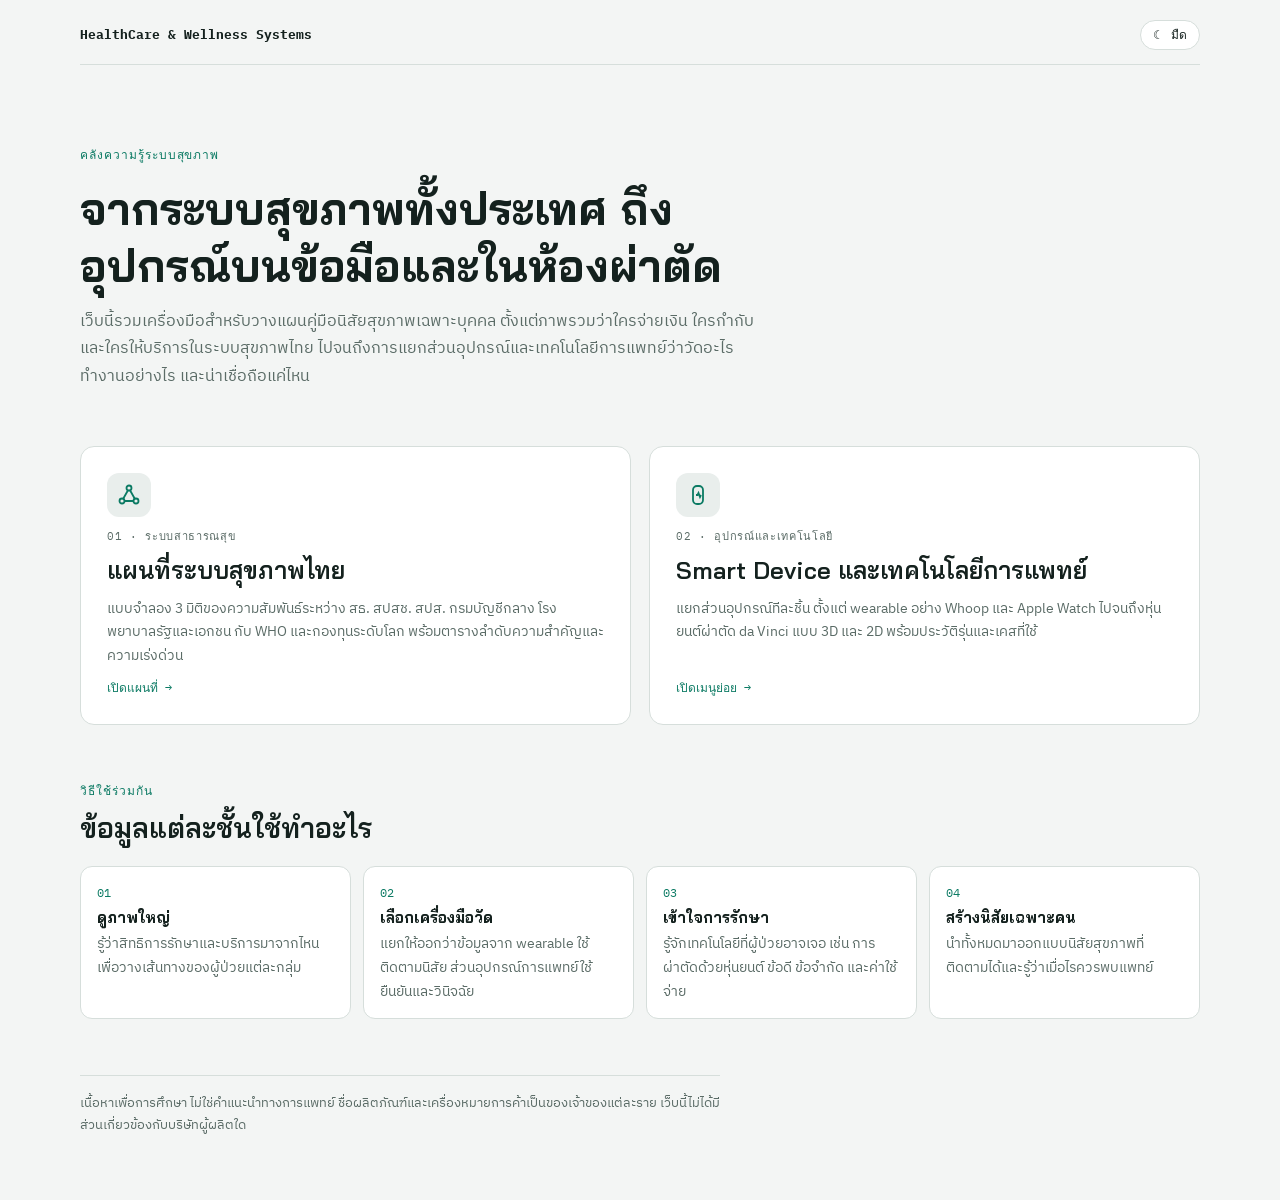
==== index.html @ c42ad4c9 "Add Thai health-system map and medical technology section - Home menu linking the health-system map " ====
<!doctype html>
<html lang="th">
<head>
<meta charset="utf-8">
<meta name="viewport" content="width=device-width, initial-scale=1, viewport-fit=cover">
<title>HealthCare &amp; Wellness Systems</title>
<meta name="description" content="แผนที่ระบบสุขภาพไทย และคลังความรู้อุปกรณ์/เทคโนโลยีการแพทย์ สำหรับสร้างคู่มือนิสัยสุขภาพเฉพาะบุคคล">
<link rel="preconnect" href="https://fonts.googleapis.com">
<link rel="preconnect" href="https://fonts.gstatic.com" crossorigin>
<link rel="stylesheet" href="https://fonts.googleapis.com/css2?family=Bai+Jamjuree:wght@500;600;700&family=IBM+Plex+Sans+Thai:wght@400;500;600&family=IBM+Plex+Mono:wght@400;500&display=swap">
<link rel="stylesheet" href="assets/site.css">
<script src="assets/theme.js"></script>
<style>
.hero{display:flex;flex-direction:column;gap:14px;padding-top:24px}
.big{display:grid;gap:18px;grid-template-columns:repeat(auto-fit,minmax(300px,1fr))}
.big .card{padding:26px;min-height:220px}
.big .card h2{font-size:24px}
.icon{width:44px;height:44px;border-radius:12px;display:grid;place-items:center;background:var(--surface2);color:var(--accent)}
.icon svg{width:24px;height:24px}
.steps{display:grid;gap:12px;grid-template-columns:repeat(auto-fit,minmax(220px,1fr));counter-reset:s}
.steps li{list-style:none;background:var(--surface);border:1px solid var(--line);border-radius:12px;padding:14px 16px;font-size:14px;color:var(--muted)}
.steps li b{display:block;color:var(--fg);font-family:var(--display);font-size:15px;margin-bottom:2px}
.steps li::before{counter-increment:s;content:"0" counter(s);font-family:var(--mono);font-size:12px;color:var(--accent)}
ol.steps{padding:0;margin:0}
</style>
</head>
<body>
<div class="wrap">
  <nav class="sitenav" aria-label="เมนูหลัก">
    <span class="crumbs"><strong style="color:var(--fg)">HealthCare &amp; Wellness Systems</strong></span>
    <button class="theme-btn" type="button">☾ มืด</button>
  </nav>

  <header class="hero">
    <span class="eyebrow">คลังความรู้ระบบสุขภาพ</span>
    <h1>จากระบบสุขภาพทั้งประเทศ ถึงอุปกรณ์บนข้อมือและในห้องผ่าตัด</h1>
    <p class="lead">เว็บนี้รวมเครื่องมือสำหรับวางแผนคู่มือนิสัยสุขภาพเฉพาะบุคคล ตั้งแต่ภาพรวมว่าใครจ่ายเงิน ใครกำกับ และใครให้บริการในระบบสุขภาพไทย ไปจนถึงการแยกส่วนอุปกรณ์และเทคโนโลยีการแพทย์ว่าวัดอะไร ทำงานอย่างไร และน่าเชื่อถือแค่ไหน</p>
  </header>

  <section aria-label="เมนู" class="big">
    <a class="card" href="health-system-map/index.html">
      <div class="icon" aria-hidden="true"><svg viewBox="0 0 24 24" fill="none" stroke="currentColor" stroke-width="1.8"><circle cx="12" cy="5" r="2.5"/><circle cx="5" cy="18" r="2.5"/><circle cx="19" cy="18" r="2.5"/><path d="M11 7.2 6.2 15.8M13 7.2l4.8 8.6M7.5 18h9"/></svg></div>
      <span class="tag">01 · ระบบสาธารณสุข</span>
      <h2>แผนที่ระบบสุขภาพไทย</h2>
      <p>แบบจำลอง 3 มิติของความสัมพันธ์ระหว่าง สธ. สปสช. สปส. กรมบัญชีกลาง โรงพยาบาลรัฐและเอกชน กับ WHO และกองทุนระดับโลก พร้อมตารางลำดับความสำคัญและความเร่งด่วน</p>
      <span class="go">เปิดแผนที่ →</span>
    </a>
    <a class="card" href="medical-tech/index.html">
      <div class="icon" aria-hidden="true"><svg viewBox="0 0 24 24" fill="none" stroke="currentColor" stroke-width="1.8"><rect x="7" y="3" width="10" height="18" rx="4"/><path d="M10 12h1.5l1-2 1.5 4 1-2H15"/></svg></div>
      <span class="tag">02 · อุปกรณ์และเทคโนโลยี</span>
      <h2>Smart Device และเทคโนโลยีการแพทย์</h2>
      <p>แยกส่วนอุปกรณ์ทีละชิ้น ตั้งแต่ wearable อย่าง Whoop และ Apple Watch ไปจนถึงหุ่นยนต์ผ่าตัด da Vinci แบบ 3D และ 2D พร้อมประวัติรุ่นและเคสที่ใช้</p>
      <span class="go">เปิดเมนูย่อย →</span>
    </a>
  </section>

  <section aria-labelledby="how">
    <div class="sec-head">
      <span class="eyebrow">วิธีใช้ร่วมกัน</span>
      <h2 id="how">ข้อมูลแต่ละชั้นใช้ทำอะไร</h2>
    </div>
    <ol class="steps">
      <li><b>ดูภาพใหญ่</b>รู้ว่าสิทธิการรักษาและบริการมาจากไหน เพื่อวางเส้นทางของผู้ป่วยแต่ละกลุ่ม</li>
      <li><b>เลือกเครื่องมือวัด</b>แยกให้ออกว่าข้อมูลจาก wearable ใช้ติดตามนิสัย ส่วนอุปกรณ์การแพทย์ใช้ยืนยันและวินิจฉัย</li>
      <li><b>เข้าใจการรักษา</b>รู้จักเทคโนโลยีที่ผู้ป่วยอาจเจอ เช่น การผ่าตัดด้วยหุ่นยนต์ ข้อดี ข้อจำกัด และค่าใช้จ่าย</li>
      <li><b>สร้างนิสัยเฉพาะคน</b>นำทั้งหมดมาออกแบบนิสัยสุขภาพที่ติดตามได้และรู้ว่าเมื่อไรควรพบแพทย์</li>
    </ol>
  </section>

  <footer>
    <p>เนื้อหาเพื่อการศึกษา ไม่ใช่คำแนะนำทางการแพทย์ ชื่อผลิตภัณฑ์และเครื่องหมายการค้าเป็นของเจ้าของแต่ละราย เว็บนี้ไม่ได้มีส่วนเกี่ยวข้องกับบริษัทผู้ผลิตใด</p>
  </footer>
</div>
</body>
</html>
---- assets/site.css ----
/* Shared tokens and base styles for every page in this site (matches the health-system map) */
:root{
  --bg:#F3F5F4; --surface:#FFFFFF; --surface2:#E9EEEC; --fg:#14211E; --muted:#5A6B66; --line:#D6DEDB;
  --accent:#0B7A63; --accent2:#B8661F; --blue:#2F63C9; --violet:#8A4FB8; --red:#B42318;
  --stage:#0F1A1F; --stage-fg:#E6EEEC; --stage-muted:#8FA3A0;
  --display:"Bai Jamjuree","IBM Plex Sans Thai",system-ui,sans-serif;
  --body:"IBM Plex Sans Thai",system-ui,sans-serif;
  --mono:"IBM Plex Mono",ui-monospace,monospace;
  color-scheme:light;
}
@media (prefers-color-scheme: dark){:root:not([data-theme="light"]){
  --bg:#0D1513; --surface:#14201D; --surface2:#1B2a26; --fg:#E3ECE9; --muted:#9AB0AA; --line:#26362F;
  --accent:#3CC4A0; --accent2:#E59A52; --blue:#6E9BF0; --violet:#B98AE0; --red:#F2705F;
  --stage:#081012; color-scheme:dark}}
:root[data-theme="dark"]{
  --bg:#0D1513; --surface:#14201D; --surface2:#1B2a26; --fg:#E3ECE9; --muted:#9AB0AA; --line:#26362F;
  --accent:#3CC4A0; --accent2:#E59A52; --blue:#6E9BF0; --violet:#B98AE0; --red:#F2705F;
  --stage:#081012; color-scheme:dark}

*{box-sizing:border-box}
html{-webkit-text-size-adjust:100%}
body{margin:0;background:var(--bg);color:var(--fg);font-family:var(--body);font-size:15px;line-height:1.7;
  padding-left:max(16px,env(safe-area-inset-left,0px));padding-right:max(16px,env(safe-area-inset-right,0px));padding-block:20px 64px}
.wrap{max-width:1120px;margin:0 auto;display:flex;flex-direction:column;gap:56px}
h1,h2,h3,h4{font-family:var(--display);text-wrap:balance;line-height:1.3;margin:0}
h1{font-size:clamp(28px,5vw,44px);font-weight:700}
h2{font-size:clamp(21px,3vw,28px);font-weight:600}
h3{font-size:17px;font-weight:600}
p{margin:0}
a{color:var(--accent)}
.eyebrow{font-family:var(--mono);font-size:12px;letter-spacing:.08em;text-transform:uppercase;color:var(--accent)}
.lead{max-width:68ch;color:var(--muted);font-size:16px}
.muted{color:var(--muted)}
.note{font-size:13px;color:var(--muted);border-left:3px solid var(--accent);padding:4px 0 4px 12px;max-width:80ch}
.sec-head{display:flex;flex-direction:column;gap:8px;margin-bottom:20px}
.sec-head p{max-width:70ch;color:var(--muted)}

/* Top navigation / breadcrumb */
.sitenav{display:flex;justify-content:space-between;align-items:center;gap:12px;flex-wrap:wrap;
  font-family:var(--mono);font-size:13px;padding-bottom:14px;border-bottom:1px solid var(--line)}
.sitenav .crumbs{display:flex;gap:8px;flex-wrap:wrap;align-items:center;color:var(--muted)}
.sitenav a{text-decoration:none}
.sitenav a:hover{text-decoration:underline}
.theme-btn{font:inherit;font-size:12px;background:var(--surface);color:var(--fg);border:1px solid var(--line);border-radius:999px;padding:4px 12px;cursor:pointer}

header.top{display:flex;flex-direction:column;gap:12px}

/* Cards */
.grid{display:grid;gap:16px;grid-template-columns:repeat(auto-fill,minmax(260px,1fr))}
.card{background:var(--surface);border:1px solid var(--line);border-radius:14px;padding:20px;display:flex;flex-direction:column;gap:10px;
  text-decoration:none;color:inherit;position:relative;transition:border-color .15s, transform .15s}
a.card:hover{border-color:var(--accent);transform:translateY(-2px)}
.card .tag{font-family:var(--mono);font-size:11px;letter-spacing:.06em;text-transform:uppercase;color:var(--muted)}
.card p{color:var(--muted);font-size:14px}
.card .go{margin-top:auto;font-family:var(--mono);font-size:12px;color:var(--accent)}
.card.soon{opacity:.62}
.card.soon .go{color:var(--muted)}
.pill{display:inline-block;font-family:var(--mono);font-size:11px;padding:2px 8px;border-radius:999px;background:var(--surface2);color:var(--muted)}
.pill.ok{background:color-mix(in srgb,var(--accent) 16%,transparent);color:var(--accent)}

/* Tables */
.tbl-wrap{overflow-x:auto;border:1px solid var(--line);border-radius:12px;background:var(--surface)}
table{border-collapse:collapse;width:100%;font-size:14px}
th,td{text-align:left;vertical-align:top;padding:10px 14px;border-bottom:1px solid var(--line)}
th{font-family:var(--display);font-weight:600;background:var(--surface2);white-space:nowrap}
tr:last-child td{border-bottom:0}

footer{font-size:13px;color:var(--muted);display:flex;flex-direction:column;gap:6px;max-width:80ch;border-top:1px solid var(--line);padding-top:16px}
@media (prefers-reduced-motion:reduce){*{transition:none!important;animation:none!important}}
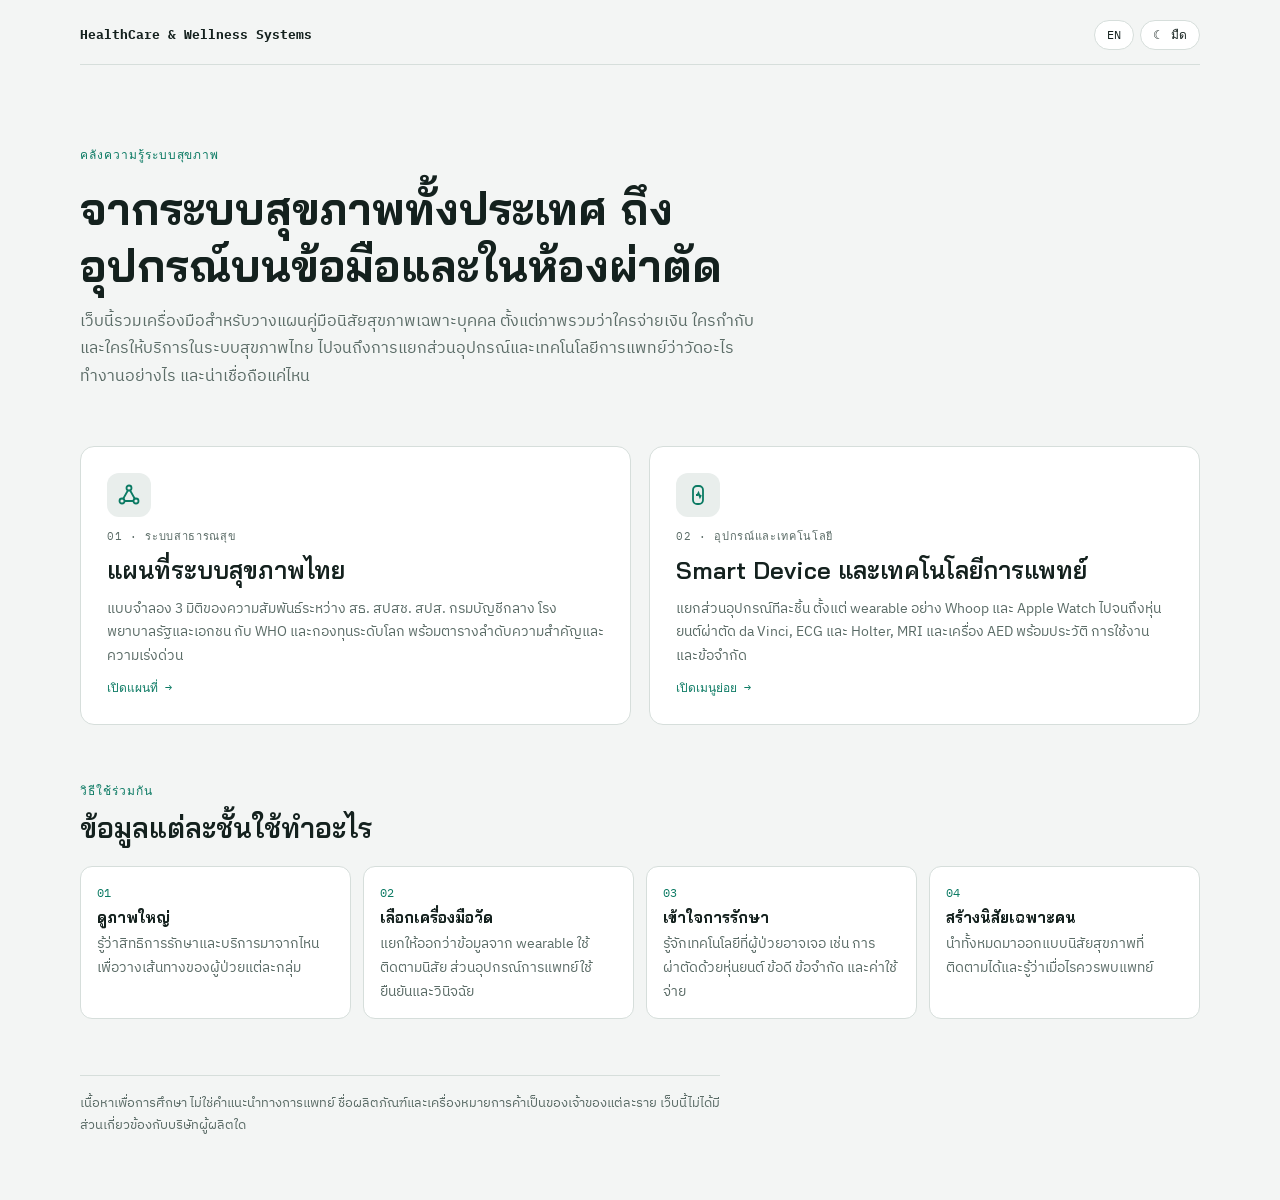
==== commit fae76f5b: "Add English toggle and ECG/Holter, MRI and AED pages - Site-wide Thai/English switch (data-en attrib" ====
--- a/index.html
+++ b/index.html
@@ -9,6 +9,7 @@
 <link rel="preconnect" href="https://fonts.gstatic.com" crossorigin>
 <link rel="stylesheet" href="https://fonts.googleapis.com/css2?family=Bai+Jamjuree:wght@500;600;700&family=IBM+Plex+Sans+Thai:wght@400;500;600&family=IBM+Plex+Mono:wght@400;500&display=swap">
 <link rel="stylesheet" href="assets/site.css">
+<script src="assets/i18n.js"></script>
 <script src="assets/theme.js"></script>
 <style>
 .hero{display:flex;flex-direction:column;gap:14px;padding-top:24px}
@@ -28,47 +29,47 @@
 <div class="wrap">
   <nav class="sitenav" aria-label="เมนูหลัก">
     <span class="crumbs"><strong style="color:var(--fg)">HealthCare &amp; Wellness Systems</strong></span>
-    <button class="theme-btn" type="button">☾ มืด</button>
+    <span style="display:flex;gap:6px"><button class="lang-btn" type="button">EN</button><button class="theme-btn" type="button">☾ มืด</button></span>
   </nav>
 
   <header class="hero">
-    <span class="eyebrow">คลังความรู้ระบบสุขภาพ</span>
-    <h1>จากระบบสุขภาพทั้งประเทศ ถึงอุปกรณ์บนข้อมือและในห้องผ่าตัด</h1>
-    <p class="lead">เว็บนี้รวมเครื่องมือสำหรับวางแผนคู่มือนิสัยสุขภาพเฉพาะบุคคล ตั้งแต่ภาพรวมว่าใครจ่ายเงิน ใครกำกับ และใครให้บริการในระบบสุขภาพไทย ไปจนถึงการแยกส่วนอุปกรณ์และเทคโนโลยีการแพทย์ว่าวัดอะไร ทำงานอย่างไร และน่าเชื่อถือแค่ไหน</p>
+    <span class="eyebrow" data-en="Health knowledge hub">คลังความรู้ระบบสุขภาพ</span>
+    <h1 data-en="From a nation’s health system to the device on your wrist and in the operating room">จากระบบสุขภาพทั้งประเทศ ถึงอุปกรณ์บนข้อมือและในห้องผ่าตัด</h1>
+    <p class="lead" data-en="Tools for planning personalised health-habit guides: who pays, who regulates and who delivers care in Thailand’s health system, and a breakdown of medical devices and technologies — what they measure, how they work and how far to trust them.">เว็บนี้รวมเครื่องมือสำหรับวางแผนคู่มือนิสัยสุขภาพเฉพาะบุคคล ตั้งแต่ภาพรวมว่าใครจ่ายเงิน ใครกำกับ และใครให้บริการในระบบสุขภาพไทย ไปจนถึงการแยกส่วนอุปกรณ์และเทคโนโลยีการแพทย์ว่าวัดอะไร ทำงานอย่างไร และน่าเชื่อถือแค่ไหน</p>
   </header>
 
   <section aria-label="เมนู" class="big">
     <a class="card" href="health-system-map/index.html">
       <div class="icon" aria-hidden="true"><svg viewBox="0 0 24 24" fill="none" stroke="currentColor" stroke-width="1.8"><circle cx="12" cy="5" r="2.5"/><circle cx="5" cy="18" r="2.5"/><circle cx="19" cy="18" r="2.5"/><path d="M11 7.2 6.2 15.8M13 7.2l4.8 8.6M7.5 18h9"/></svg></div>
-      <span class="tag">01 · ระบบสาธารณสุข</span>
-      <h2>แผนที่ระบบสุขภาพไทย</h2>
-      <p>แบบจำลอง 3 มิติของความสัมพันธ์ระหว่าง สธ. สปสช. สปส. กรมบัญชีกลาง โรงพยาบาลรัฐและเอกชน กับ WHO และกองทุนระดับโลก พร้อมตารางลำดับความสำคัญและความเร่งด่วน</p>
-      <span class="go">เปิดแผนที่ →</span>
+      <span class="tag" data-en="01 · Public health system">01 · ระบบสาธารณสุข</span>
+      <h2 data-en="Thai Health System Map">แผนที่ระบบสุขภาพไทย</h2>
+      <p data-en="A 3D model of how MOPH, NHSO, SSO, the Comptroller General’s Department, public and private hospitals connect with WHO and global funds, plus a priority and urgency table.">แบบจำลอง 3 มิติของความสัมพันธ์ระหว่าง สธ. สปสช. สปส. กรมบัญชีกลาง โรงพยาบาลรัฐและเอกชน กับ WHO และกองทุนระดับโลก พร้อมตารางลำดับความสำคัญและความเร่งด่วน</p>
+      <span class="go" data-en="Open the map →">เปิดแผนที่ →</span>
     </a>
     <a class="card" href="medical-tech/index.html">
       <div class="icon" aria-hidden="true"><svg viewBox="0 0 24 24" fill="none" stroke="currentColor" stroke-width="1.8"><rect x="7" y="3" width="10" height="18" rx="4"/><path d="M10 12h1.5l1-2 1.5 4 1-2H15"/></svg></div>
-      <span class="tag">02 · อุปกรณ์และเทคโนโลยี</span>
-      <h2>Smart Device และเทคโนโลยีการแพทย์</h2>
-      <p>แยกส่วนอุปกรณ์ทีละชิ้น ตั้งแต่ wearable อย่าง Whoop และ Apple Watch ไปจนถึงหุ่นยนต์ผ่าตัด da Vinci แบบ 3D และ 2D พร้อมประวัติรุ่นและเคสที่ใช้</p>
-      <span class="go">เปิดเมนูย่อย →</span>
+      <span class="tag" data-en="02 · Devices and technology">02 · อุปกรณ์และเทคโนโลยี</span>
+      <h2 data-en="Smart Devices and Medical Technology">Smart Device และเทคโนโลยีการแพทย์</h2>
+      <p data-en="Device-by-device breakdowns: wearables like Whoop and Apple Watch, the da Vinci surgical robot, ECG and Holter, MRI and AEDs — with history, uses and limits.">แยกส่วนอุปกรณ์ทีละชิ้น ตั้งแต่ wearable อย่าง Whoop และ Apple Watch ไปจนถึงหุ่นยนต์ผ่าตัด da Vinci, ECG และ Holter, MRI และเครื่อง AED พร้อมประวัติ การใช้งาน และข้อจำกัด</p>
+      <span class="go" data-en="Open the submenu →">เปิดเมนูย่อย →</span>
     </a>
   </section>
 
   <section aria-labelledby="how">
     <div class="sec-head">
-      <span class="eyebrow">วิธีใช้ร่วมกัน</span>
-      <h2 id="how">ข้อมูลแต่ละชั้นใช้ทำอะไร</h2>
+      <span class="eyebrow" data-en="How it fits together">วิธีใช้ร่วมกัน</span>
+      <h2 id="how" data-en="What each layer is for">ข้อมูลแต่ละชั้นใช้ทำอะไร</h2>
     </div>
     <ol class="steps">
-      <li><b>ดูภาพใหญ่</b>รู้ว่าสิทธิการรักษาและบริการมาจากไหน เพื่อวางเส้นทางของผู้ป่วยแต่ละกลุ่ม</li>
-      <li><b>เลือกเครื่องมือวัด</b>แยกให้ออกว่าข้อมูลจาก wearable ใช้ติดตามนิสัย ส่วนอุปกรณ์การแพทย์ใช้ยืนยันและวินิจฉัย</li>
-      <li><b>เข้าใจการรักษา</b>รู้จักเทคโนโลยีที่ผู้ป่วยอาจเจอ เช่น การผ่าตัดด้วยหุ่นยนต์ ข้อดี ข้อจำกัด และค่าใช้จ่าย</li>
-      <li><b>สร้างนิสัยเฉพาะคน</b>นำทั้งหมดมาออกแบบนิสัยสุขภาพที่ติดตามได้และรู้ว่าเมื่อไรควรพบแพทย์</li>
+      <li data-en="<b>See the big picture</b>Know where coverage and services come from, so you can map each patient group’s journey"><b>ดูภาพใหญ่</b>รู้ว่าสิทธิการรักษาและบริการมาจากไหน เพื่อวางเส้นทางของผู้ป่วยแต่ละกลุ่ม</li>
+      <li data-en="<b>Pick the right measure</b>Wearable data tracks habits; medical devices confirm and diagnose"><b>เลือกเครื่องมือวัด</b>แยกให้ออกว่าข้อมูลจาก wearable ใช้ติดตามนิสัย ส่วนอุปกรณ์การแพทย์ใช้ยืนยันและวินิจฉัย</li>
+      <li data-en="<b>Understand treatment</b>Know the technology patients may meet, such as robotic surgery, with its benefits, limits and costs"><b>เข้าใจการรักษา</b>รู้จักเทคโนโลยีที่ผู้ป่วยอาจเจอ เช่น การผ่าตัดด้วยหุ่นยนต์ ข้อดี ข้อจำกัด และค่าใช้จ่าย</li>
+      <li data-en="<b>Build personal habits</b>Combine it all into trackable habits, and know when to see a doctor"><b>สร้างนิสัยเฉพาะคน</b>นำทั้งหมดมาออกแบบนิสัยสุขภาพที่ติดตามได้และรู้ว่าเมื่อไรควรพบแพทย์</li>
     </ol>
   </section>
 
   <footer>
-    <p>เนื้อหาเพื่อการศึกษา ไม่ใช่คำแนะนำทางการแพทย์ ชื่อผลิตภัณฑ์และเครื่องหมายการค้าเป็นของเจ้าของแต่ละราย เว็บนี้ไม่ได้มีส่วนเกี่ยวข้องกับบริษัทผู้ผลิตใด</p>
+    <p data-en="For education only, not medical advice. Product names and trademarks belong to their owners. This site is not affiliated with any manufacturer.">เนื้อหาเพื่อการศึกษา ไม่ใช่คำแนะนำทางการแพทย์ ชื่อผลิตภัณฑ์และเครื่องหมายการค้าเป็นของเจ้าของแต่ละราย เว็บนี้ไม่ได้มีส่วนเกี่ยวข้องกับบริษัทผู้ผลิตใด</p>
   </footer>
 </div>
 </body>
--- a/assets/site.css
+++ b/assets/site.css
@@ -41,7 +41,7 @@
 .sitenav .crumbs{display:flex;gap:8px;flex-wrap:wrap;align-items:center;color:var(--muted)}
 .sitenav a{text-decoration:none}
 .sitenav a:hover{text-decoration:underline}
-.theme-btn{font:inherit;font-size:12px;background:var(--surface);color:var(--fg);border:1px solid var(--line);border-radius:999px;padding:4px 12px;cursor:pointer}
+.theme-btn,.lang-btn{font:inherit;font-size:12px;background:var(--surface);color:var(--fg);border:1px solid var(--line);border-radius:999px;padding:4px 12px;cursor:pointer}
 
 header.top{display:flex;flex-direction:column;gap:12px}
 
@@ -55,7 +55,7 @@
 .card .go{margin-top:auto;font-family:var(--mono);font-size:12px;color:var(--accent)}
 .card.soon{opacity:.62}
 .card.soon .go{color:var(--muted)}
-.pill{display:inline-block;font-family:var(--mono);font-size:11px;padding:2px 8px;border-radius:999px;background:var(--surface2);color:var(--muted)}
+.pill{align-self:flex-start;display:inline-block;font-family:var(--mono);font-size:11px;padding:2px 8px;border-radius:999px;background:var(--surface2);color:var(--muted)}
 .pill.ok{background:color-mix(in srgb,var(--accent) 16%,transparent);color:var(--accent)}
 
 /* Tables */
